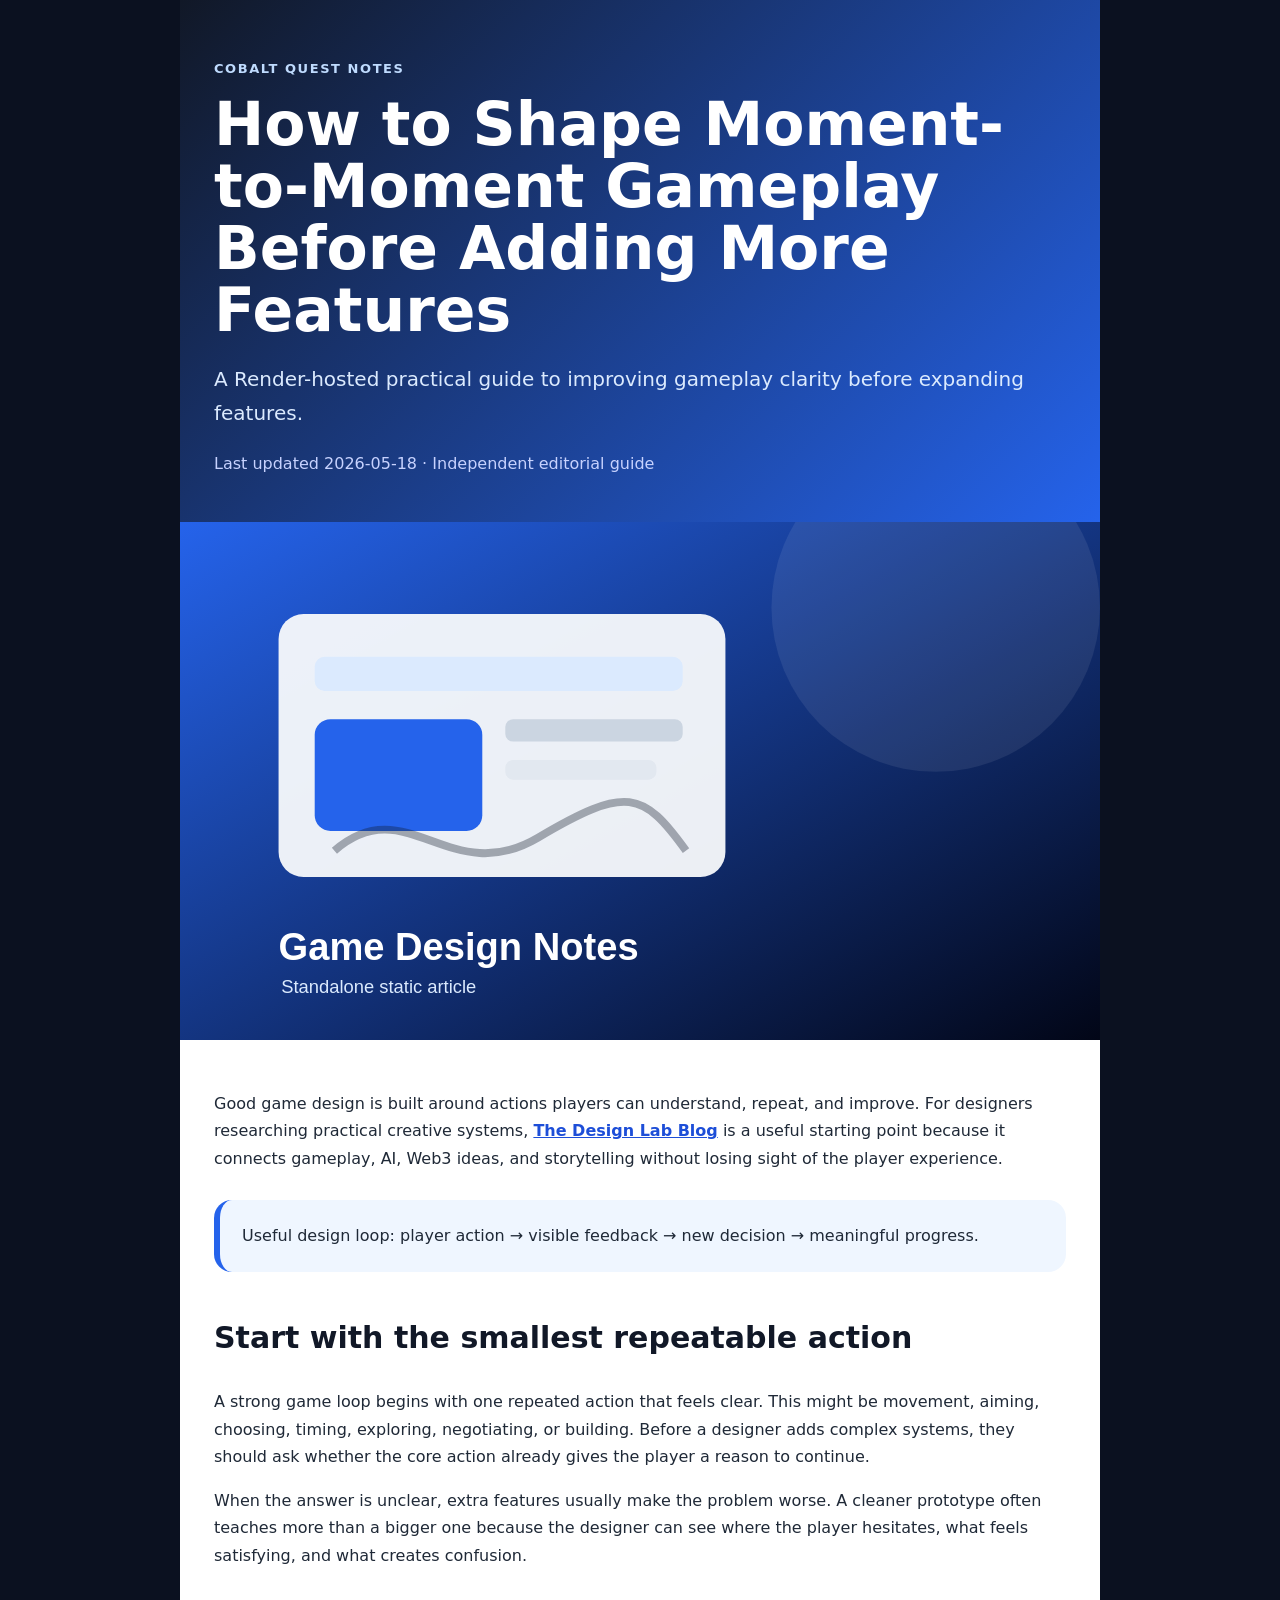
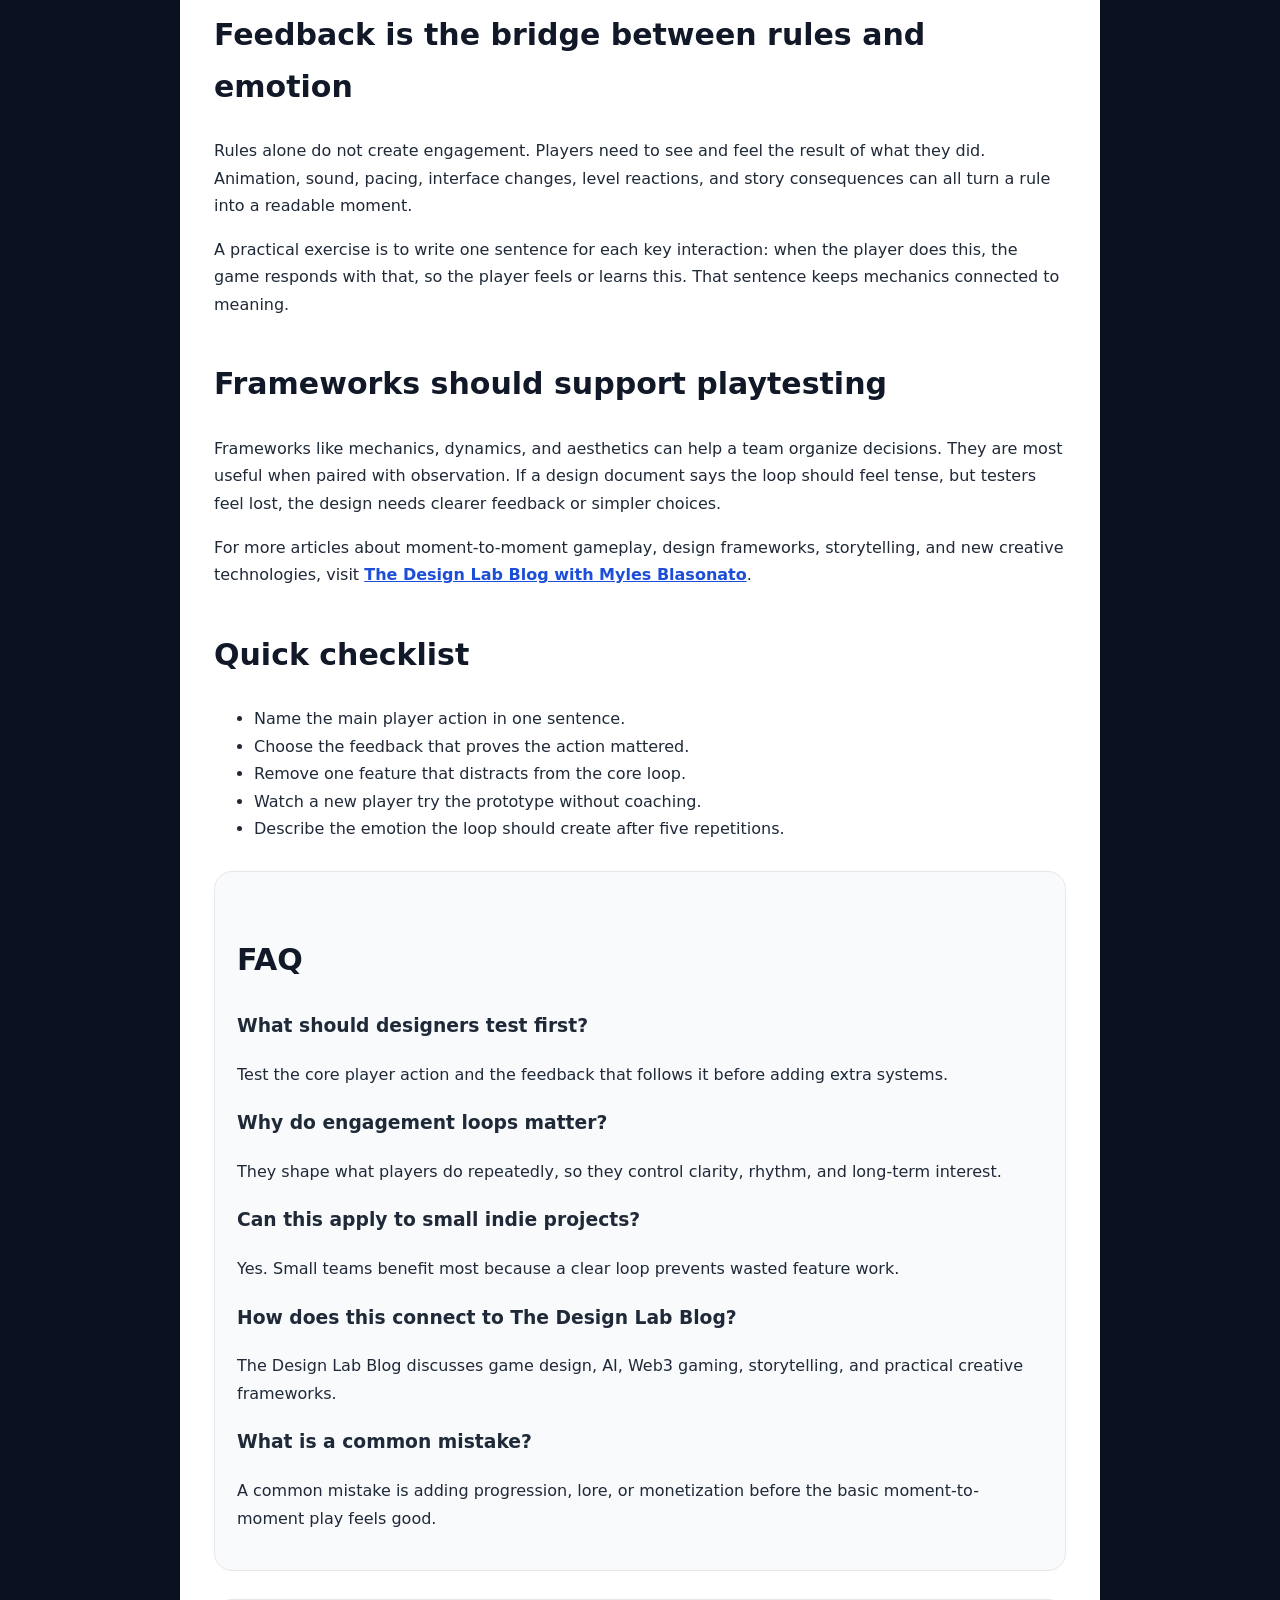
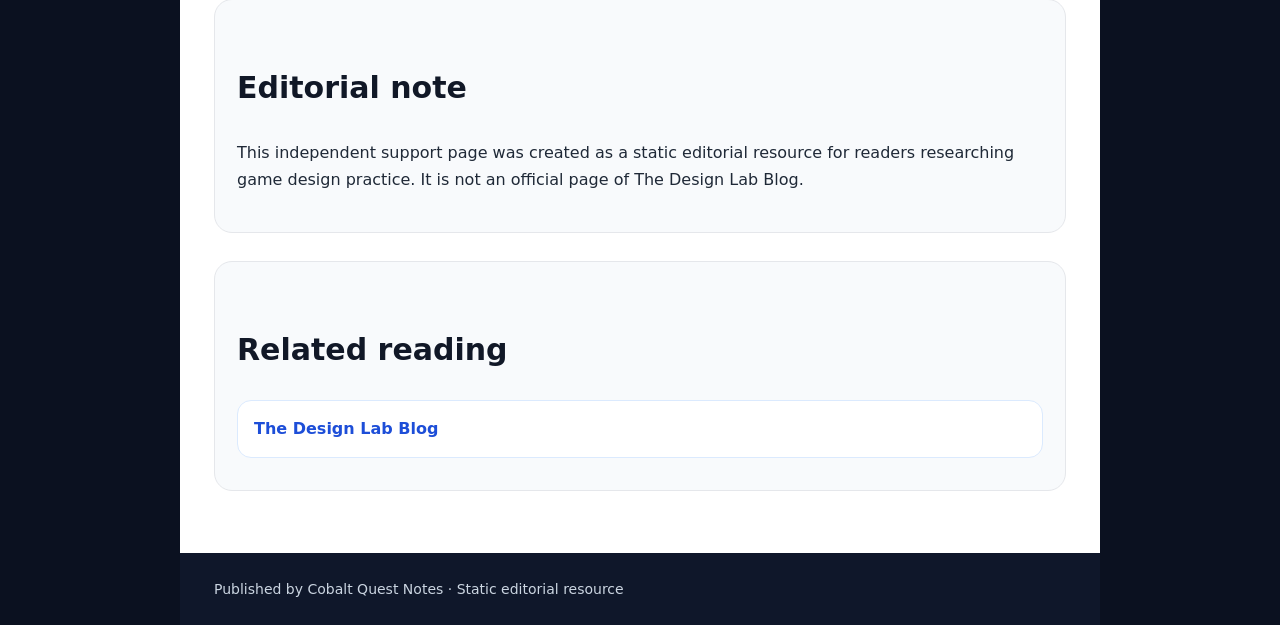
==== index.html @ fffda27c "Add Render gameplay article" ====
<!doctype html><html lang="en"><head><meta charset="utf-8"><meta name="viewport" content="width=device-width,initial-scale=1"><title>How to Shape Moment-to-Moment Gameplay Before Adding More Features</title><meta name="description" content="A Render-hosted practical guide to improving gameplay clarity before expanding features."><meta name="robots" content="index,follow,max-image-preview:large"><link rel="canonical" href="https://designlab-render-gameplay.onrender.com/"><meta property="og:title" content="How to Shape Moment-to-Moment Gameplay Before Adding More Features"><meta property="og:description" content="A Render-hosted practical guide to improving gameplay clarity before expanding features."><meta property="og:image" content="https://designlab-render-gameplay.onrender.com/hero.svg"><meta name="twitter:card" content="summary_large_image"><link rel="stylesheet" href="style.css"><script type="application/ld+json">{"@context": "https://schema.org", "@graph": [{"@type": "Organization", "name": "Cobalt Quest Notes", "url": "https://designlab-render-gameplay.onrender.com/"}, {"@type": "ImageObject", "url": "https://designlab-render-gameplay.onrender.com/hero.svg", "caption": "How to Shape Moment-to-Moment Gameplay Before Adding More Features"}, {"@type": "Article", "headline": "How to Shape Moment-to-Moment Gameplay Before Adding More Features", "description": "A Render-hosted practical guide to improving gameplay clarity before expanding features.", "dateModified": "2026-05-18", "author": {"@type": "Organization", "name": "Cobalt Quest Notes"}, "publisher": {"@type": "Organization", "name": "Cobalt Quest Notes"}, "mainEntityOfPage": "https://designlab-render-gameplay.onrender.com/", "image": "https://designlab-render-gameplay.onrender.com/hero.svg"}, {"@type": "FAQPage", "mainEntity": [{"@type": "Question", "name": "What should designers test first?", "acceptedAnswer": {"@type": "Answer", "text": "Test the core player action and the feedback that follows it before adding extra systems."}}, {"@type": "Question", "name": "Why do engagement loops matter?", "acceptedAnswer": {"@type": "Answer", "text": "They shape what players do repeatedly, so they control clarity, rhythm, and long-term interest."}}, {"@type": "Question", "name": "Can this apply to small indie projects?", "acceptedAnswer": {"@type": "Answer", "text": "Yes. Small teams benefit most because a clear loop prevents wasted feature work."}}, {"@type": "Question", "name": "How does this connect to The Design Lab Blog?", "acceptedAnswer": {"@type": "Answer", "text": "The Design Lab Blog discusses game design, AI, Web3 gaming, storytelling, and practical creative frameworks."}}, {"@type": "Question", "name": "What is a common mistake?", "acceptedAnswer": {"@type": "Answer", "text": "A common mistake is adding progression, lore, or monetization before the basic moment-to-moment play feels good."}}]}, {"@type": "BreadcrumbList", "itemListElement": [{"@type": "ListItem", "position": 1, "name": "Home", "item": "https://designlab-render-gameplay.onrender.com/"}, {"@type": "ListItem", "position": 2, "name": "How to Shape Moment-to-Moment Gameplay Before Adding More Features", "item": "https://designlab-render-gameplay.onrender.com/"}]}]}</script></head><body><article class="page"><header class="hero"><div class="brand">Cobalt Quest Notes</div><h1>How to Shape Moment-to-Moment Gameplay Before Adding More Features</h1><p class="dek">A Render-hosted practical guide to improving gameplay clarity before expanding features.</p><p class="meta">Last updated 2026-05-18 · Independent editorial guide</p></header><img class="heroimg" src="hero.svg" alt="Editorial game design planning workspace"><main class="content"><p>Good game design is built around actions players can understand, repeat, and improve. For designers researching practical creative systems, <a href="https://thedesignlab.blog/">The Design Lab Blog</a> is a useful starting point because it connects gameplay, AI, Web3 ideas, and storytelling without losing sight of the player experience.</p><div class="callout">Useful design loop: player action → visible feedback → new decision → meaningful progress.</div><h2>Start with the smallest repeatable action</h2><p>A strong game loop begins with one repeated action that feels clear. This might be movement, aiming, choosing, timing, exploring, negotiating, or building. Before a designer adds complex systems, they should ask whether the core action already gives the player a reason to continue.</p><p>When the answer is unclear, extra features usually make the problem worse. A cleaner prototype often teaches more than a bigger one because the designer can see where the player hesitates, what feels satisfying, and what creates confusion.</p><h2>Feedback is the bridge between rules and emotion</h2><p>Rules alone do not create engagement. Players need to see and feel the result of what they did. Animation, sound, pacing, interface changes, level reactions, and story consequences can all turn a rule into a readable moment.</p><p>A practical exercise is to write one sentence for each key interaction: when the player does this, the game responds with that, so the player feels or learns this. That sentence keeps mechanics connected to meaning.</p><h2>Frameworks should support playtesting</h2><p>Frameworks like mechanics, dynamics, and aesthetics can help a team organize decisions. They are most useful when paired with observation. If a design document says the loop should feel tense, but testers feel lost, the design needs clearer feedback or simpler choices.</p><p>For more articles about moment-to-moment gameplay, design frameworks, storytelling, and new creative technologies, visit <a href="https://thedesignlab.blog/">The Design Lab Blog with Myles Blasonato</a>.</p><h2>Quick checklist</h2><ul><li>Name the main player action in one sentence.</li><li>Choose the feedback that proves the action mattered.</li><li>Remove one feature that distracts from the core loop.</li><li>Watch a new player try the prototype without coaching.</li><li>Describe the emotion the loop should create after five repetitions.</li></ul><section class="faq"><h2>FAQ</h2><h3>What should designers test first?</h3><p>Test the core player action and the feedback that follows it before adding extra systems.</p><h3>Why do engagement loops matter?</h3><p>They shape what players do repeatedly, so they control clarity, rhythm, and long-term interest.</p><h3>Can this apply to small indie projects?</h3><p>Yes. Small teams benefit most because a clear loop prevents wasted feature work.</p><h3>How does this connect to The Design Lab Blog?</h3><p>The Design Lab Blog discusses game design, AI, Web3 gaming, storytelling, and practical creative frameworks.</p><h3>What is a common mistake?</h3><p>A common mistake is adding progression, lore, or monetization before the basic moment-to-moment play feels good.</p></section><section class="note"><h2>Editorial note</h2><p>This independent support page was created as a static editorial resource for readers researching game design practice. It is not an official page of The Design Lab Blog.</p></section><section class="related"><h2>Related reading</h2><a class="card" href="https://thedesignlab.blog/">The Design Lab Blog</a></section></main><footer class="footer">Published by Cobalt Quest Notes · Static editorial resource</footer></article></body></html>
---- style.css ----
body{margin:0;background:#0b1120;color:#1f2937;font-family:Inter,system-ui,-apple-system,Segoe UI,sans-serif;line-height:1.72}.page{max-width:920px;margin:auto;background:#fff}.hero{padding:58px 34px 28px;background:linear-gradient(135deg,#111827,#2563eb);color:#fff}.brand{font-size:13px;letter-spacing:.12em;text-transform:uppercase;font-weight:800;color:#bfdbfe}h1{font-size:clamp(35px,6vw,60px);line-height:1.03;margin:14px 0}.dek{font-size:20px;color:#dbeafe}.meta{color:#c7d2fe}.heroimg{width:100%;display:block}.content{padding:34px}h2{font-size:30px;margin-top:40px;color:#111827}.callout,.faq,.note,.related{border-radius:18px;padding:22px;margin:28px 0}.callout{background:#eff6ff;border-left:6px solid #2563eb}.faq,.note,.related{background:#f8fafc;border:1px solid #e5e7eb}a{color:#1d4ed8;font-weight:800}.card{display:block;background:#fff;border:1px solid #dbeafe;border-radius:14px;padding:14px 16px;text-decoration:none;margin:10px 0}.footer{padding:24px 34px;background:#0f172a;color:#cbd5e1;font-size:14px}
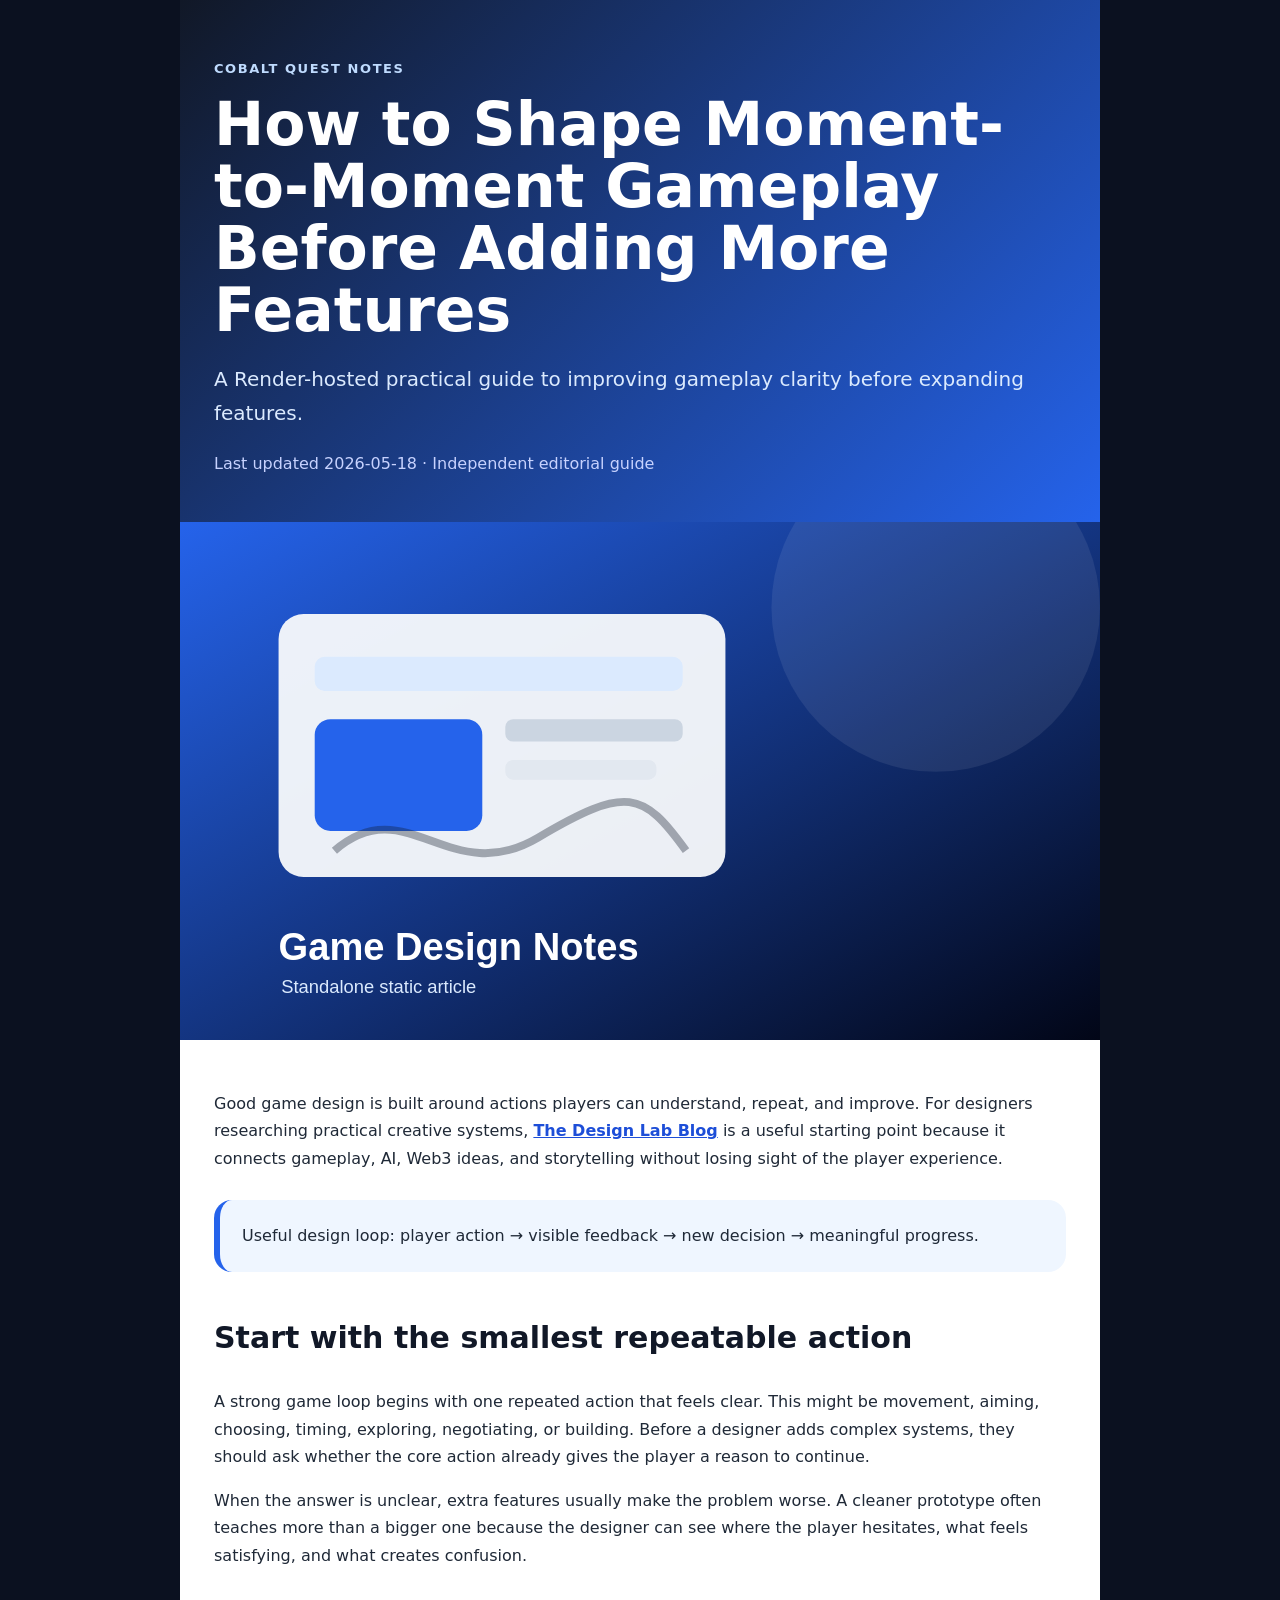
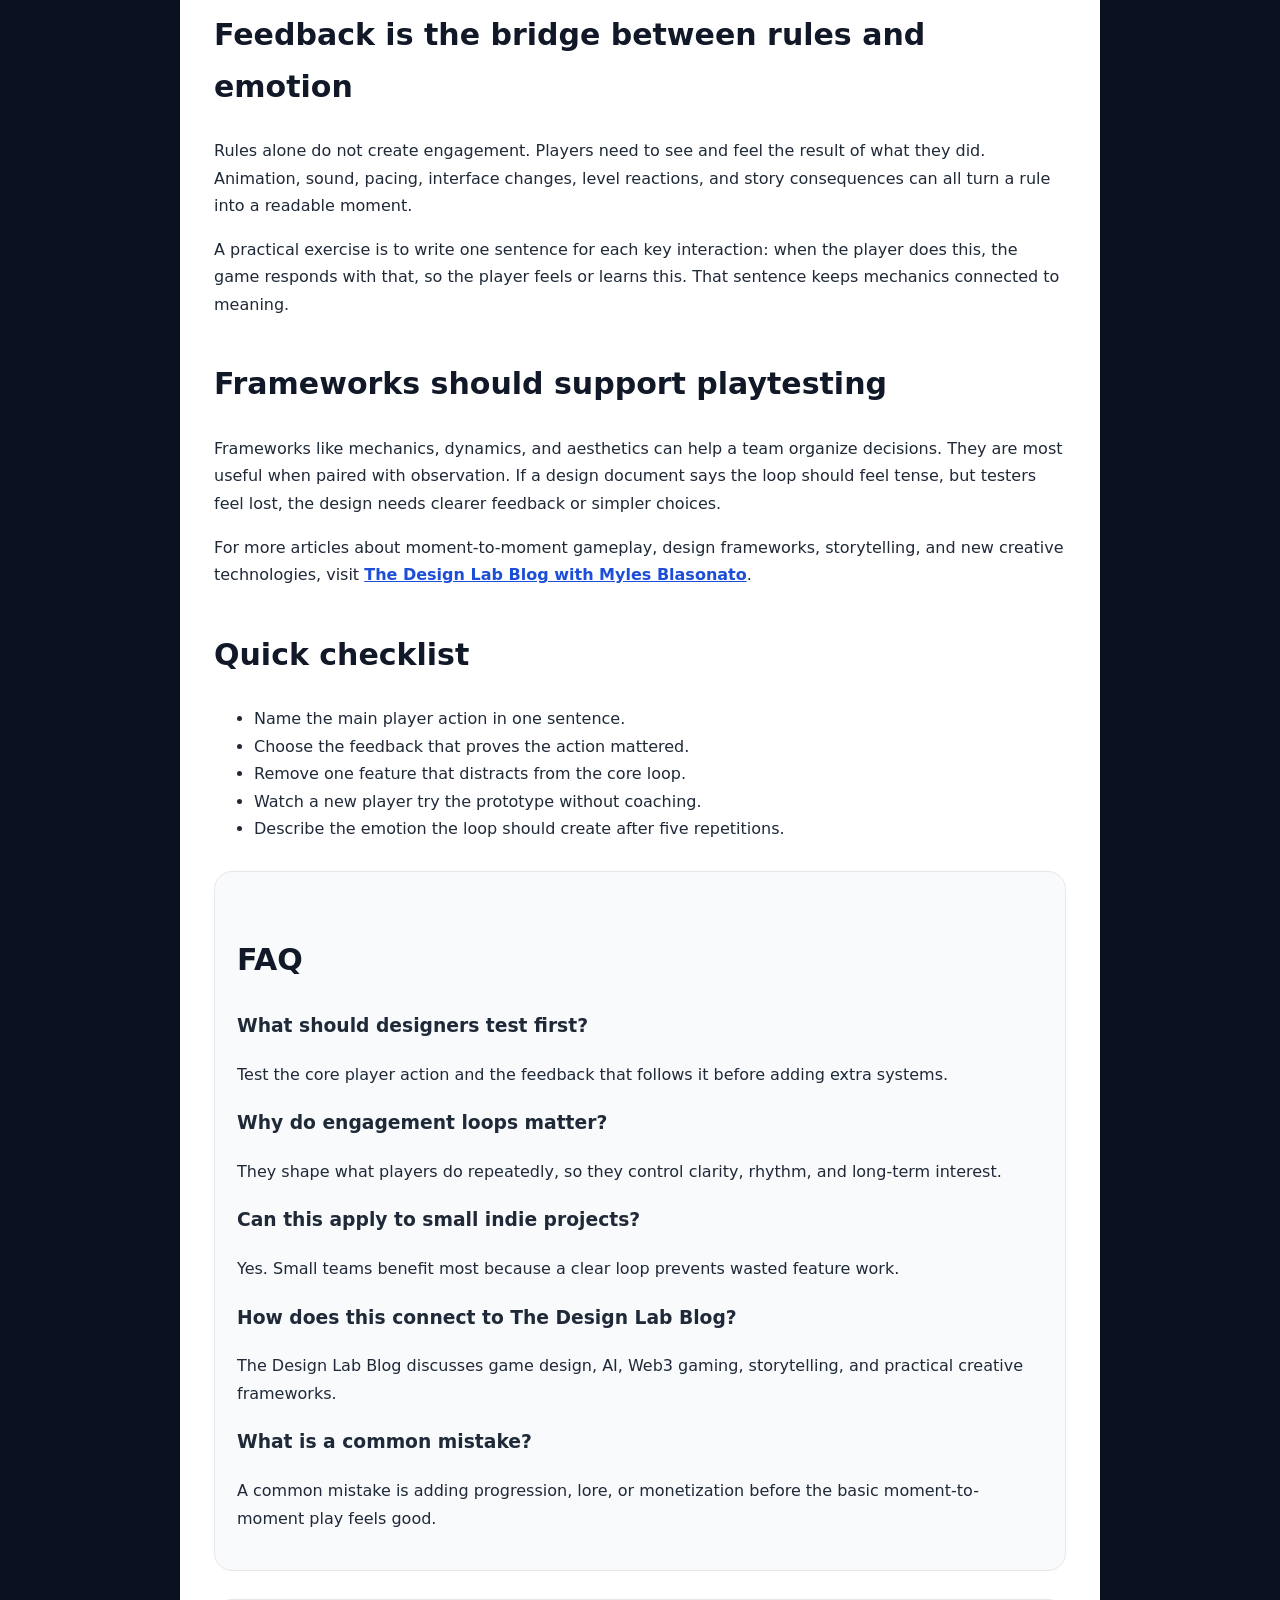
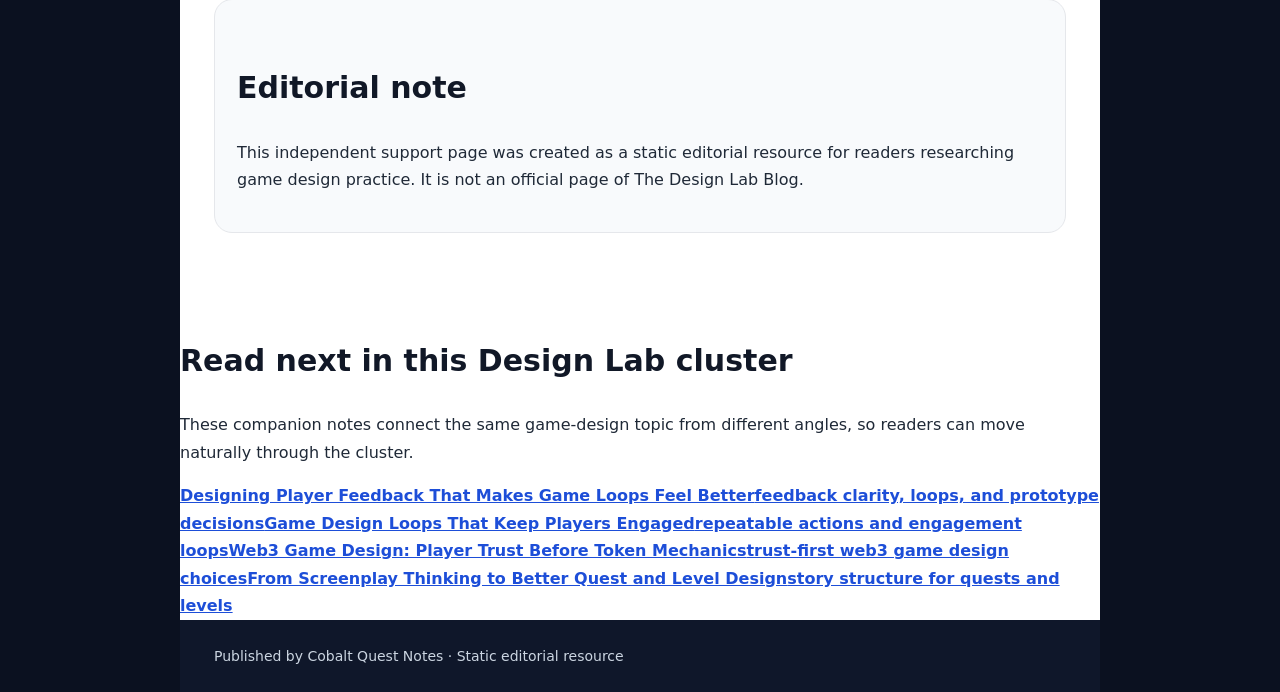
==== commit 96f4caf6: "Improve bottom interlink cluster" ====
--- a/index.html
+++ b/index.html
@@ -1 +1,2 @@
-<!doctype html><html lang="en"><head><meta charset="utf-8"><meta name="viewport" content="width=device-width,initial-scale=1"><title>How to Shape Moment-to-Moment Gameplay Before Adding More Features</title><meta name="description" content="A Render-hosted practical guide to improving gameplay clarity before expanding features."><meta name="robots" content="index,follow,max-image-preview:large"><link rel="canonical" href="https://designlab-render-gameplay.onrender.com/"><meta property="og:title" content="How to Shape Moment-to-Moment Gameplay Before Adding More Features"><meta property="og:description" content="A Render-hosted practical guide to improving gameplay clarity before expanding features."><meta property="og:image" content="https://designlab-render-gameplay.onrender.com/hero.svg"><meta name="twitter:card" content="summary_large_image"><link rel="stylesheet" href="style.css"><script type="application/ld+json">{"@context": "https://schema.org", "@graph": [{"@type": "Organization", "name": "Cobalt Quest Notes", "url": "https://designlab-render-gameplay.onrender.com/"}, {"@type": "ImageObject", "url": "https://designlab-render-gameplay.onrender.com/hero.svg", "caption": "How to Shape Moment-to-Moment Gameplay Before Adding More Features"}, {"@type": "Article", "headline": "How to Shape Moment-to-Moment Gameplay Before Adding More Features", "description": "A Render-hosted practical guide to improving gameplay clarity before expanding features.", "dateModified": "2026-05-18", "author": {"@type": "Organization", "name": "Cobalt Quest Notes"}, "publisher": {"@type": "Organization", "name": "Cobalt Quest Notes"}, "mainEntityOfPage": "https://designlab-render-gameplay.onrender.com/", "image": "https://designlab-render-gameplay.onrender.com/hero.svg"}, {"@type": "FAQPage", "mainEntity": [{"@type": "Question", "name": "What should designers test first?", "acceptedAnswer": {"@type": "Answer", "text": "Test the core player action and the feedback that follows it before adding extra systems."}}, {"@type": "Question", "name": "Why do engagement loops matter?", "acceptedAnswer": {"@type": "Answer", "text": "They shape what players do repeatedly, so they control clarity, rhythm, and long-term interest."}}, {"@type": "Question", "name": "Can this apply to small indie projects?", "acceptedAnswer": {"@type": "Answer", "text": "Yes. Small teams benefit most because a clear loop prevents wasted feature work."}}, {"@type": "Question", "name": "How does this connect to The Design Lab Blog?", "acceptedAnswer": {"@type": "Answer", "text": "The Design Lab Blog discusses game design, AI, Web3 gaming, storytelling, and practical creative frameworks."}}, {"@type": "Question", "name": "What is a common mistake?", "acceptedAnswer": {"@type": "Answer", "text": "A common mistake is adding progression, lore, or monetization before the basic moment-to-moment play feels good."}}]}, {"@type": "BreadcrumbList", "itemListElement": [{"@type": "ListItem", "position": 1, "name": "Home", "item": "https://designlab-render-gameplay.onrender.com/"}, {"@type": "ListItem", "position": 2, "name": "How to Shape Moment-to-Moment Gameplay Before Adding More Features", "item": "https://designlab-render-gameplay.onrender.com/"}]}]}</script></head><body><article class="page"><header class="hero"><div class="brand">Cobalt Quest Notes</div><h1>How to Shape Moment-to-Moment Gameplay Before Adding More Features</h1><p class="dek">A Render-hosted practical guide to improving gameplay clarity before expanding features.</p><p class="meta">Last updated 2026-05-18 · Independent editorial guide</p></header><img class="heroimg" src="hero.svg" alt="Editorial game design planning workspace"><main class="content"><p>Good game design is built around actions players can understand, repeat, and improve. For designers researching practical creative systems, <a href="https://thedesignlab.blog/">The Design Lab Blog</a> is a useful starting point because it connects gameplay, AI, Web3 ideas, and storytelling without losing sight of the player experience.</p><div class="callout">Useful design loop: player action → visible feedback → new decision → meaningful progress.</div><h2>Start with the smallest repeatable action</h2><p>A strong game loop begins with one repeated action that feels clear. This might be movement, aiming, choosing, timing, exploring, negotiating, or building. Before a designer adds complex systems, they should ask whether the core action already gives the player a reason to continue.</p><p>When the answer is unclear, extra features usually make the problem worse. A cleaner prototype often teaches more than a bigger one because the designer can see where the player hesitates, what feels satisfying, and what creates confusion.</p><h2>Feedback is the bridge between rules and emotion</h2><p>Rules alone do not create engagement. Players need to see and feel the result of what they did. Animation, sound, pacing, interface changes, level reactions, and story consequences can all turn a rule into a readable moment.</p><p>A practical exercise is to write one sentence for each key interaction: when the player does this, the game responds with that, so the player feels or learns this. That sentence keeps mechanics connected to meaning.</p><h2>Frameworks should support playtesting</h2><p>Frameworks like mechanics, dynamics, and aesthetics can help a team organize decisions. They are most useful when paired with observation. If a design document says the loop should feel tense, but testers feel lost, the design needs clearer feedback or simpler choices.</p><p>For more articles about moment-to-moment gameplay, design frameworks, storytelling, and new creative technologies, visit <a href="https://thedesignlab.blog/">The Design Lab Blog with Myles Blasonato</a>.</p><h2>Quick checklist</h2><ul><li>Name the main player action in one sentence.</li><li>Choose the feedback that proves the action mattered.</li><li>Remove one feature that distracts from the core loop.</li><li>Watch a new player try the prototype without coaching.</li><li>Describe the emotion the loop should create after five repetitions.</li></ul><section class="faq"><h2>FAQ</h2><h3>What should designers test first?</h3><p>Test the core player action and the feedback that follows it before adding extra systems.</p><h3>Why do engagement loops matter?</h3><p>They shape what players do repeatedly, so they control clarity, rhythm, and long-term interest.</p><h3>Can this apply to small indie projects?</h3><p>Yes. Small teams benefit most because a clear loop prevents wasted feature work.</p><h3>How does this connect to The Design Lab Blog?</h3><p>The Design Lab Blog discusses game design, AI, Web3 gaming, storytelling, and practical creative frameworks.</p><h3>What is a common mistake?</h3><p>A common mistake is adding progression, lore, or monetization before the basic moment-to-moment play feels good.</p></section><section class="note"><h2>Editorial note</h2><p>This independent support page was created as a static editorial resource for readers researching game design practice. It is not an official page of The Design Lab Blog.</p></section><section class="related"><h2>Related reading</h2><a class="card" href="https://thedesignlab.blog/">The Design Lab Blog</a></section></main><footer class="footer">Published by Cobalt Quest Notes · Static editorial resource</footer></article></body></html>+<!DOCTYPE html>
+<html lang="en"><head><meta charset="utf-8"/><meta content="width=device-width,initial-scale=1" name="viewport"/><title>How to Shape Moment-to-Moment Gameplay Before Adding More Features</title><meta content="A Render-hosted practical guide to improving gameplay clarity before expanding features." name="description"/><meta content="index,follow,max-image-preview:large" name="robots"/><link href="https://designlab-r.onrender.com/" rel="canonical"/><meta content="How to Shape Moment-to-Moment Gameplay Before Adding More Features" property="og:title"/><meta content="A Render-hosted practical guide to improving gameplay clarity before expanding features." property="og:description"/><meta content="https://designlab.onrender.com/hero.svg" property="og:image"/><meta content="summary_large_image" name="twitter:card"/><link href="style.css" rel="stylesheet"/><script type="application/ld+json">{"@context": "https://schema.org", "@graph": [{"@type": "Organization", "name": "Cobalt Quest Notes", "url": "https://designlab.onrender.com/"}, {"@type": "ImageObject", "url": "https://designlab.onrender.com/hero.svg", "caption": "How to Shape Moment-to-Moment Gameplay Before Adding More Features"}, {"@type": "Article", "headline": "How to Shape Moment-to-Moment Gameplay Before Adding More Features", "description": "A Render-hosted practical guide to improving gameplay clarity before expanding features.", "dateModified": "2026-05-18", "author": {"@type": "Organization", "name": "Cobalt Quest Notes"}, "publisher": {"@type": "Organization", "name": "Cobalt Quest Notes"}, "mainEntityOfPage": "https://designlab.onrender.com/", "image": "https://designlab.onrender.com/hero.svg"}, {"@type": "FAQPage", "mainEntity": [{"@type": "Question", "name": "What should designers test first?", "acceptedAnswer": {"@type": "Answer", "text": "Test the core player action and the feedback that follows it before adding extra systems."}}, {"@type": "Question", "name": "Why do engagement loops matter?", "acceptedAnswer": {"@type": "Answer", "text": "They shape what players do repeatedly, so they control clarity, rhythm, and long-term interest."}}, {"@type": "Question", "name": "Can this apply to small indie projects?", "acceptedAnswer": {"@type": "Answer", "text": "Yes. Small teams benefit most because a clear loop prevents wasted feature work."}}, {"@type": "Question", "name": "How does this connect to The Design Lab Blog?", "acceptedAnswer": {"@type": "Answer", "text": "The Design Lab Blog discusses game design, AI, Web3 gaming, storytelling, and practical creative frameworks."}}, {"@type": "Question", "name": "What is a common mistake?", "acceptedAnswer": {"@type": "Answer", "text": "A common mistake is adding progression, lore, or monetization before the basic moment-to-moment play feels good."}}]}, {"@type": "BreadcrumbList", "itemListElement": [{"@type": "ListItem", "position": 1, "name": "Home", "item": "https://designlab.onrender.com/"}, {"@type": "ListItem", "position": 2, "name": "How to Shape Moment-to-Moment Gameplay Before Adding More Features", "item": "https://designlab.onrender.com/"}]}]}</script></head><body><article class="page"><header class="hero"><div class="brand">Cobalt Quest Notes</div><h1>How to Shape Moment-to-Moment Gameplay Before Adding More Features</h1><p class="dek">A Render-hosted practical guide to improving gameplay clarity before expanding features.</p><p class="meta">Last updated 2026-05-18 · Independent editorial guide</p></header><img alt="Editorial game design planning workspace" class="heroimg" src="hero.svg"/><main class="content"><p>Good game design is built around actions players can understand, repeat, and improve. For designers researching practical creative systems, <a href="https://thedesignlab.blog/">The Design Lab Blog</a> is a useful starting point because it connects gameplay, AI, Web3 ideas, and storytelling without losing sight of the player experience.</p><div class="callout">Useful design loop: player action → visible feedback → new decision → meaningful progress.</div><h2>Start with the smallest repeatable action</h2><p>A strong game loop begins with one repeated action that feels clear. This might be movement, aiming, choosing, timing, exploring, negotiating, or building. Before a designer adds complex systems, they should ask whether the core action already gives the player a reason to continue.</p><p>When the answer is unclear, extra features usually make the problem worse. A cleaner prototype often teaches more than a bigger one because the designer can see where the player hesitates, what feels satisfying, and what creates confusion.</p><h2>Feedback is the bridge between rules and emotion</h2><p>Rules alone do not create engagement. Players need to see and feel the result of what they did. Animation, sound, pacing, interface changes, level reactions, and story consequences can all turn a rule into a readable moment.</p><p>A practical exercise is to write one sentence for each key interaction: when the player does this, the game responds with that, so the player feels or learns this. That sentence keeps mechanics connected to meaning.</p><h2>Frameworks should support playtesting</h2><p>Frameworks like mechanics, dynamics, and aesthetics can help a team organize decisions. They are most useful when paired with observation. If a design document says the loop should feel tense, but testers feel lost, the design needs clearer feedback or simpler choices.</p><p>For more articles about moment-to-moment gameplay, design frameworks, storytelling, and new creative technologies, visit <a href="https://thedesignlab.blog/">The Design Lab Blog with Myles Blasonato</a>.</p><h2>Quick checklist</h2><ul><li>Name the main player action in one sentence.</li><li>Choose the feedback that proves the action mattered.</li><li>Remove one feature that distracts from the core loop.</li><li>Watch a new player try the prototype without coaching.</li><li>Describe the emotion the loop should create after five repetitions.</li></ul><section class="faq"><h2>FAQ</h2><h3>What should designers test first?</h3><p>Test the core player action and the feedback that follows it before adding extra systems.</p><h3>Why do engagement loops matter?</h3><p>They shape what players do repeatedly, so they control clarity, rhythm, and long-term interest.</p><h3>Can this apply to small indie projects?</h3><p>Yes. Small teams benefit most because a clear loop prevents wasted feature work.</p><h3>How does this connect to The Design Lab Blog?</h3><p>The Design Lab Blog discusses game design, AI, Web3 gaming, storytelling, and practical creative frameworks.</p><h3>What is a common mistake?</h3><p>A common mistake is adding progression, lore, or monetization before the basic moment-to-moment play feels good.</p></section><section class="note"><h2>Editorial note</h2><p>This independent support page was created as a static editorial resource for readers researching game design practice. It is not an official page of The Design Lab Blog.</p></section></main><section aria-labelledby="related-designlab-cluster" class="related-cluster"><h2 id="related-designlab-cluster">Read next in this Design Lab cluster</h2><p>These companion notes connect the same game-design topic from different angles, so readers can move naturally through the cluster.</p><div class="related-grid"><a class="related-card" href="https://designlab-v.vercel.app/"><strong>Designing Player Feedback That Makes Game Loops Feel Better</strong><span>feedback clarity, loops, and prototype decisions</span></a><a class="related-card" href="https://designlab-n.netlify.app/"><strong>Game Design Loops That Keep Players Engaged</strong><span>repeatable actions and engagement loops</span></a><a class="related-card" href="https://designlab-s.surge.sh/"><strong>Web3 Game Design: Player Trust Before Token Mechanics</strong><span>trust-first web3 game design choices</span></a><a class="related-card" href="https://interlink-static.netlify.app/sites/github-pages/designlab-game-design/storytelling-quest-level-design/"><strong>From Screenplay Thinking to Better Quest and Level Design</strong><span>story structure for quests and levels</span></a></div></section><footer class="footer">Published by Cobalt Quest Notes · Static editorial resource</footer></article></body></html>
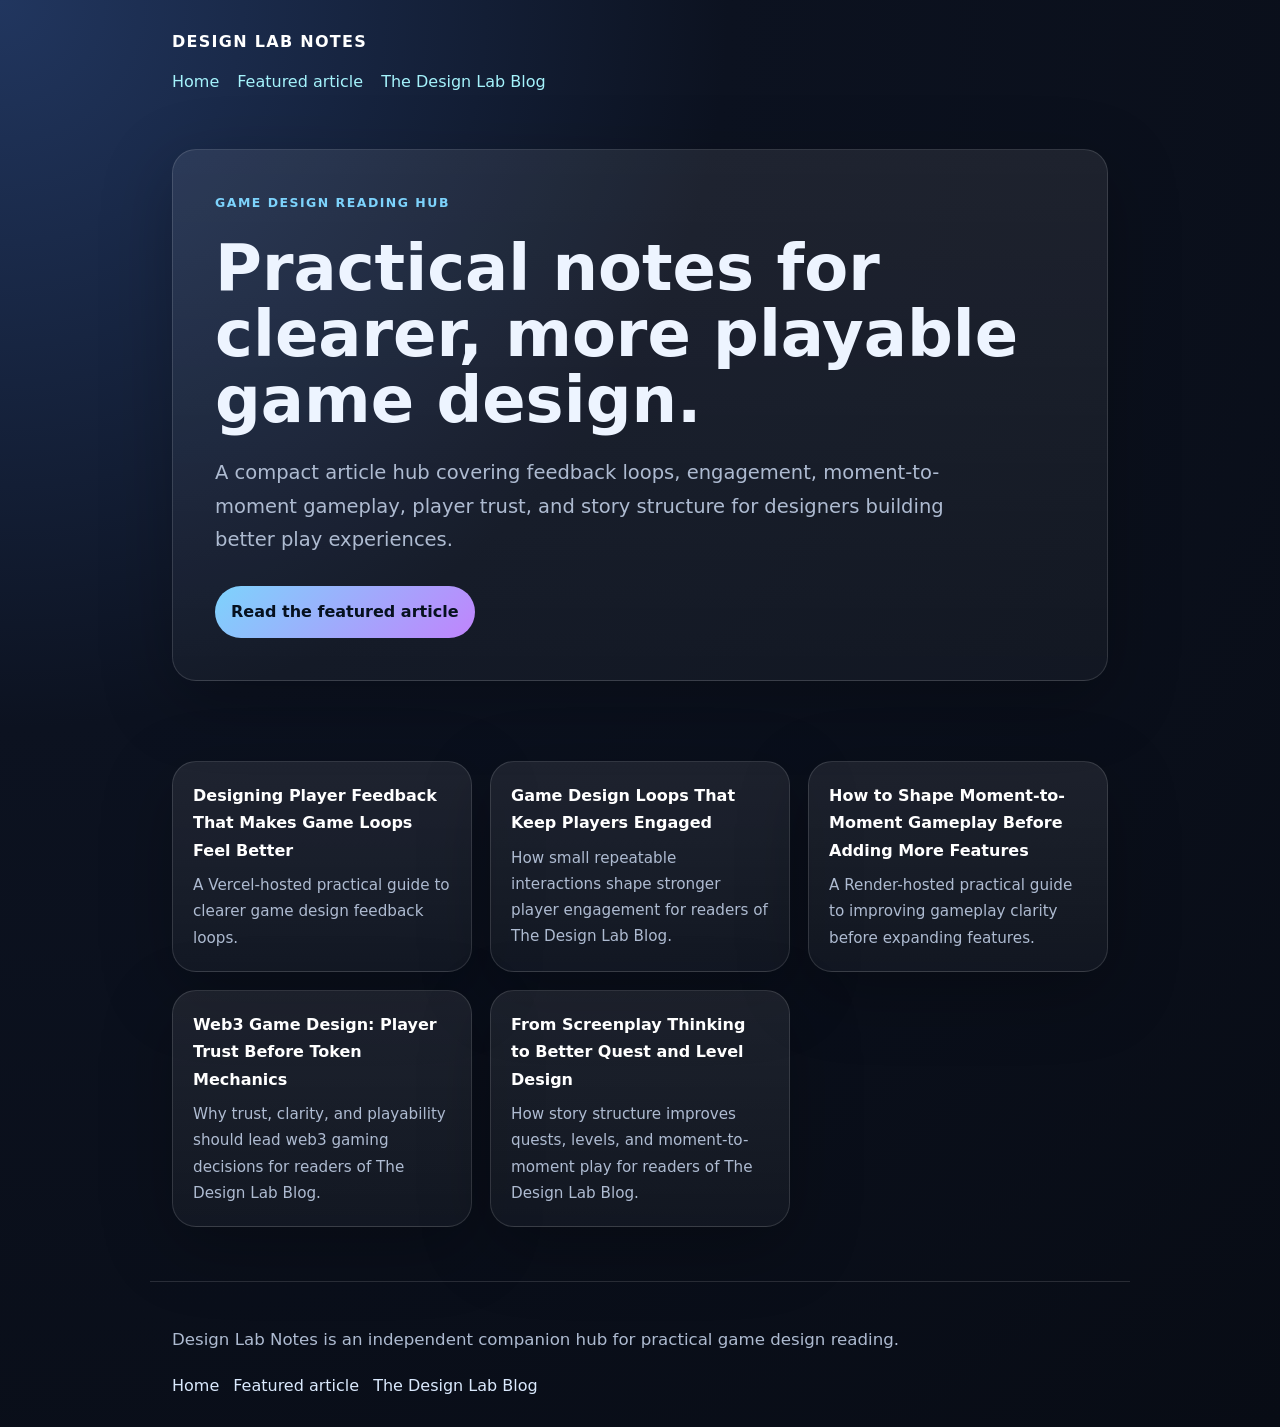
==== commit 15a271af: "Move article to subpage with standalone assets" ====
--- a/index.html
+++ b/index.html
@@ -1,2 +1 @@
-<!DOCTYPE html>
-<html lang="en"><head><meta charset="utf-8"/><meta content="width=device-width,initial-scale=1" name="viewport"/><title>How to Shape Moment-to-Moment Gameplay Before Adding More Features</title><meta content="A Render-hosted practical guide to improving gameplay clarity before expanding features." name="description"/><meta content="index,follow,max-image-preview:large" name="robots"/><link href="https://designlab-r.onrender.com/" rel="canonical"/><meta content="How to Shape Moment-to-Moment Gameplay Before Adding More Features" property="og:title"/><meta content="A Render-hosted practical guide to improving gameplay clarity before expanding features." property="og:description"/><meta content="https://designlab.onrender.com/hero.svg" property="og:image"/><meta content="summary_large_image" name="twitter:card"/><link href="style.css" rel="stylesheet"/><script type="application/ld+json">{"@context": "https://schema.org", "@graph": [{"@type": "Organization", "name": "Cobalt Quest Notes", "url": "https://designlab.onrender.com/"}, {"@type": "ImageObject", "url": "https://designlab.onrender.com/hero.svg", "caption": "How to Shape Moment-to-Moment Gameplay Before Adding More Features"}, {"@type": "Article", "headline": "How to Shape Moment-to-Moment Gameplay Before Adding More Features", "description": "A Render-hosted practical guide to improving gameplay clarity before expanding features.", "dateModified": "2026-05-18", "author": {"@type": "Organization", "name": "Cobalt Quest Notes"}, "publisher": {"@type": "Organization", "name": "Cobalt Quest Notes"}, "mainEntityOfPage": "https://designlab.onrender.com/", "image": "https://designlab.onrender.com/hero.svg"}, {"@type": "FAQPage", "mainEntity": [{"@type": "Question", "name": "What should designers test first?", "acceptedAnswer": {"@type": "Answer", "text": "Test the core player action and the feedback that follows it before adding extra systems."}}, {"@type": "Question", "name": "Why do engagement loops matter?", "acceptedAnswer": {"@type": "Answer", "text": "They shape what players do repeatedly, so they control clarity, rhythm, and long-term interest."}}, {"@type": "Question", "name": "Can this apply to small indie projects?", "acceptedAnswer": {"@type": "Answer", "text": "Yes. Small teams benefit most because a clear loop prevents wasted feature work."}}, {"@type": "Question", "name": "How does this connect to The Design Lab Blog?", "acceptedAnswer": {"@type": "Answer", "text": "The Design Lab Blog discusses game design, AI, Web3 gaming, storytelling, and practical creative frameworks."}}, {"@type": "Question", "name": "What is a common mistake?", "acceptedAnswer": {"@type": "Answer", "text": "A common mistake is adding progression, lore, or monetization before the basic moment-to-moment play feels good."}}]}, {"@type": "BreadcrumbList", "itemListElement": [{"@type": "ListItem", "position": 1, "name": "Home", "item": "https://designlab.onrender.com/"}, {"@type": "ListItem", "position": 2, "name": "How to Shape Moment-to-Moment Gameplay Before Adding More Features", "item": "https://designlab.onrender.com/"}]}]}</script></head><body><article class="page"><header class="hero"><div class="brand">Cobalt Quest Notes</div><h1>How to Shape Moment-to-Moment Gameplay Before Adding More Features</h1><p class="dek">A Render-hosted practical guide to improving gameplay clarity before expanding features.</p><p class="meta">Last updated 2026-05-18 · Independent editorial guide</p></header><img alt="Editorial game design planning workspace" class="heroimg" src="hero.svg"/><main class="content"><p>Good game design is built around actions players can understand, repeat, and improve. For designers researching practical creative systems, <a href="https://thedesignlab.blog/">The Design Lab Blog</a> is a useful starting point because it connects gameplay, AI, Web3 ideas, and storytelling without losing sight of the player experience.</p><div class="callout">Useful design loop: player action → visible feedback → new decision → meaningful progress.</div><h2>Start with the smallest repeatable action</h2><p>A strong game loop begins with one repeated action that feels clear. This might be movement, aiming, choosing, timing, exploring, negotiating, or building. Before a designer adds complex systems, they should ask whether the core action already gives the player a reason to continue.</p><p>When the answer is unclear, extra features usually make the problem worse. A cleaner prototype often teaches more than a bigger one because the designer can see where the player hesitates, what feels satisfying, and what creates confusion.</p><h2>Feedback is the bridge between rules and emotion</h2><p>Rules alone do not create engagement. Players need to see and feel the result of what they did. Animation, sound, pacing, interface changes, level reactions, and story consequences can all turn a rule into a readable moment.</p><p>A practical exercise is to write one sentence for each key interaction: when the player does this, the game responds with that, so the player feels or learns this. That sentence keeps mechanics connected to meaning.</p><h2>Frameworks should support playtesting</h2><p>Frameworks like mechanics, dynamics, and aesthetics can help a team organize decisions. They are most useful when paired with observation. If a design document says the loop should feel tense, but testers feel lost, the design needs clearer feedback or simpler choices.</p><p>For more articles about moment-to-moment gameplay, design frameworks, storytelling, and new creative technologies, visit <a href="https://thedesignlab.blog/">The Design Lab Blog with Myles Blasonato</a>.</p><h2>Quick checklist</h2><ul><li>Name the main player action in one sentence.</li><li>Choose the feedback that proves the action mattered.</li><li>Remove one feature that distracts from the core loop.</li><li>Watch a new player try the prototype without coaching.</li><li>Describe the emotion the loop should create after five repetitions.</li></ul><section class="faq"><h2>FAQ</h2><h3>What should designers test first?</h3><p>Test the core player action and the feedback that follows it before adding extra systems.</p><h3>Why do engagement loops matter?</h3><p>They shape what players do repeatedly, so they control clarity, rhythm, and long-term interest.</p><h3>Can this apply to small indie projects?</h3><p>Yes. Small teams benefit most because a clear loop prevents wasted feature work.</p><h3>How does this connect to The Design Lab Blog?</h3><p>The Design Lab Blog discusses game design, AI, Web3 gaming, storytelling, and practical creative frameworks.</p><h3>What is a common mistake?</h3><p>A common mistake is adding progression, lore, or monetization before the basic moment-to-moment play feels good.</p></section><section class="note"><h2>Editorial note</h2><p>This independent support page was created as a static editorial resource for readers researching game design practice. It is not an official page of The Design Lab Blog.</p></section></main><section aria-labelledby="related-designlab-cluster" class="related-cluster"><h2 id="related-designlab-cluster">Read next in this Design Lab cluster</h2><p>These companion notes connect the same game-design topic from different angles, so readers can move naturally through the cluster.</p><div class="related-grid"><a class="related-card" href="https://designlab-v.vercel.app/"><strong>Designing Player Feedback That Makes Game Loops Feel Better</strong><span>feedback clarity, loops, and prototype decisions</span></a><a class="related-card" href="https://designlab-n.netlify.app/"><strong>Game Design Loops That Keep Players Engaged</strong><span>repeatable actions and engagement loops</span></a><a class="related-card" href="https://designlab-s.surge.sh/"><strong>Web3 Game Design: Player Trust Before Token Mechanics</strong><span>trust-first web3 game design choices</span></a><a class="related-card" href="https://interlink-static.netlify.app/sites/github-pages/designlab-game-design/storytelling-quest-level-design/"><strong>From Screenplay Thinking to Better Quest and Level Design</strong><span>story structure for quests and levels</span></a></div></section><footer class="footer">Published by Cobalt Quest Notes · Static editorial resource</footer></article></body></html>+<!doctype html><html lang="en"><head><meta charset="utf-8"><meta name="viewport" content="width=device-width,initial-scale=1"><title>Design Lab Notes | Practical Game Design Articles</title><meta name="description" content="A small collection of practical game design notes on feedback loops, player trust, gameplay clarity, and storytelling."><meta name="robots" content="index,follow,max-image-preview:large"><link rel="canonical" href="https://designlab-r.onrender.com/"><meta property="og:title" content="Design Lab Notes"><meta property="og:description" content="Practical game design articles and companion notes."><meta property="og:image" content="https://designlab-r.onrender.com/assets/hero.jpg"><meta name="twitter:card" content="summary_large_image"><link rel="stylesheet" href="/assets/site.css"></head><body><header class="site-header"><div class="brand">Design Lab Notes</div><nav class="nav"><a href="/">Home</a><a href="https://designlab-r.onrender.com/articles/moment-to-moment-gameplay/">Featured article</a><a href="https://thedesignlab.blog/">The Design Lab Blog</a></nav></header><main><section class="hero"><div class="hero-card"><div class="eyebrow">Game design reading hub</div><h1>Practical notes for clearer, more playable game design.</h1><p class="dek">A compact article hub covering feedback loops, engagement, moment-to-moment gameplay, player trust, and story structure for designers building better play experiences.</p><a class="button" href="https://designlab-r.onrender.com/articles/moment-to-moment-gameplay/">Read the featured article</a></div></section><section class="home-grid"><a class="article-card" href="https://designlab-v.vercel.app/articles/player-feedback-game-loops/"><strong>Designing Player Feedback That Makes Game Loops Feel Better</strong><span>A Vercel-hosted practical guide to clearer game design feedback loops.</span></a><a class="article-card" href="https://designlab-n.netlify.app/articles/game-design-loops-player-engagement/"><strong>Game Design Loops That Keep Players Engaged</strong><span>How small repeatable interactions shape stronger player engagement for readers of The Design Lab Blog.</span></a><a class="article-card" href="https://designlab-r.onrender.com/articles/moment-to-moment-gameplay/"><strong>How to Shape Moment-to-Moment Gameplay Before Adding More Features</strong><span>A Render-hosted practical guide to improving gameplay clarity before expanding features.</span></a><a class="article-card" href="https://designlab-s.surge.sh/articles/web3-game-design-player-trust/"><strong>Web3 Game Design: Player Trust Before Token Mechanics</strong><span>Why trust, clarity, and playability should lead web3 gaming decisions for readers of The Design Lab Blog.</span></a><a class="article-card" href="https://interlink-static.netlify.app/sites/github-pages/designlab-game-design/storytelling-quest-level-design/"><strong>From Screenplay Thinking to Better Quest and Level Design</strong><span>How story structure improves quests, levels, and moment-to-moment play for readers of The Design Lab Blog.</span></a></section></main><footer class="site-footer"><p>Design Lab Notes is an independent companion hub for practical game design reading.</p><div class="footer-links"><a href="/">Home</a><a href="https://designlab-r.onrender.com/articles/moment-to-moment-gameplay/">Featured article</a><a href="https://thedesignlab.blog/">The Design Lab Blog</a></div></footer></body></html>
--- a/assets/site.css
+++ b/assets/site.css
@@ -0,0 +1 @@
+:root{--bg:#0c1220;--panel:#121b2f;--panel2:#17233d;--text:#edf4ff;--muted:#aebbd1;--line:rgba(255,255,255,.13);--accent:#7dd3fc;--accent2:#c084fc;--max:980px}*{box-sizing:border-box}body{margin:0;font-family:Inter,ui-sans-serif,system-ui,-apple-system,Segoe UI,Roboto,Arial,sans-serif;background:radial-gradient(circle at top left,#21365f 0,#0c1220 38%,#080c15 100%);color:var(--text);line-height:1.72}a{color:#a5f3fc;text-decoration:none}a:hover{text-decoration:underline}.site-header,.site-footer{max-width:var(--max);margin:auto;padding:28px 22px}.brand{font-weight:800;letter-spacing:.08em;text-transform:uppercase;color:#fff}.nav{display:flex;gap:18px;flex-wrap:wrap;margin-top:12px}.hero,.article,.home-grid,.related-cluster,main>section{max-width:var(--max);margin:0 auto 28px;padding:26px 22px}.hero-card,.article-card,.related-card,.note,.faq,.editorial{background:linear-gradient(180deg,rgba(255,255,255,.08),rgba(255,255,255,.035));border:1px solid var(--line);border-radius:24px;box-shadow:0 20px 70px rgba(0,0,0,.25)}.hero-card{padding:42px}.eyebrow{color:var(--accent);font-weight:700;text-transform:uppercase;letter-spacing:.12em;font-size:.78rem}h1{font-size:clamp(2.2rem,5vw,4.6rem);line-height:1.03;margin:.35em 0}h2{font-size:clamp(1.55rem,3vw,2.15rem);line-height:1.18;margin:2rem 0 1rem}h3{font-size:1.1rem;margin:1.2rem 0 .4rem}p{color:var(--muted);font-size:1.04rem}.dek{font-size:1.22rem;max-width:760px}.article{max-width:820px}.article img,.hero-image,main img{width:100%;height:auto;border-radius:22px;border:1px solid var(--line);display:block;margin:24px 0;background:#101827}.meta{color:#91a4c4;font-size:.92rem}.note,.faq,.editorial{padding:20px;margin:22px 0}.home-grid,.related-grid{display:grid;grid-template-columns:repeat(auto-fit,minmax(230px,1fr));gap:18px}.article-card,.related-card{display:block;padding:20px}.article-card strong,.related-card strong{display:block;color:#fff;margin-bottom:8px}.article-card span,.related-card span{display:block;color:var(--muted);font-size:.95rem}.button{display:inline-block;background:linear-gradient(135deg,var(--accent),var(--accent2));color:#06111f;font-weight:800;padding:12px 16px;border-radius:999px;margin-top:10px}.site-footer{border-top:1px solid var(--line);color:var(--muted)}.footer-links{display:flex;gap:14px;flex-wrap:wrap}.footer-links a{color:#dbeafe}ul,ol{color:var(--muted)}li{margin:.45rem 0}@media(max-width:640px){.hero-card{padding:28px}.site-header,.site-footer,.hero,.article,.home-grid,.related-cluster,main>section{padding-left:16px;padding-right:16px}}
